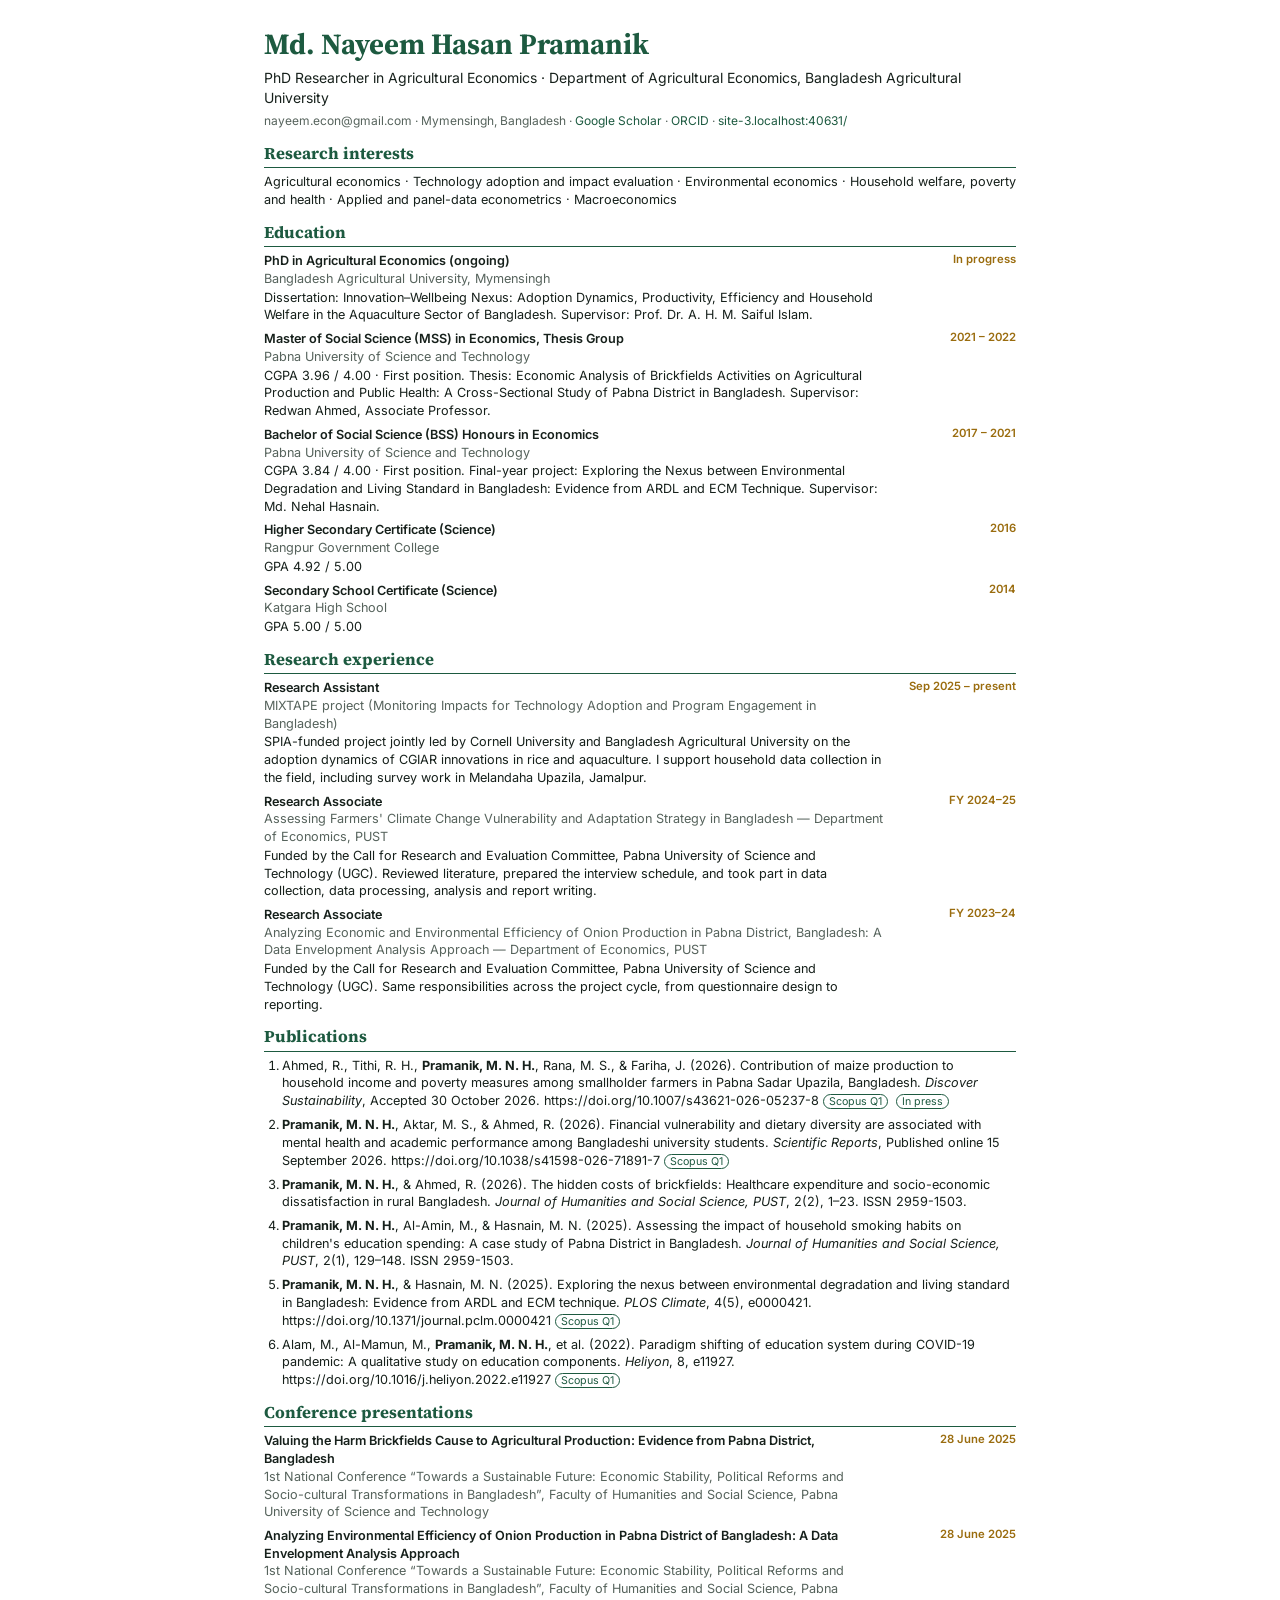
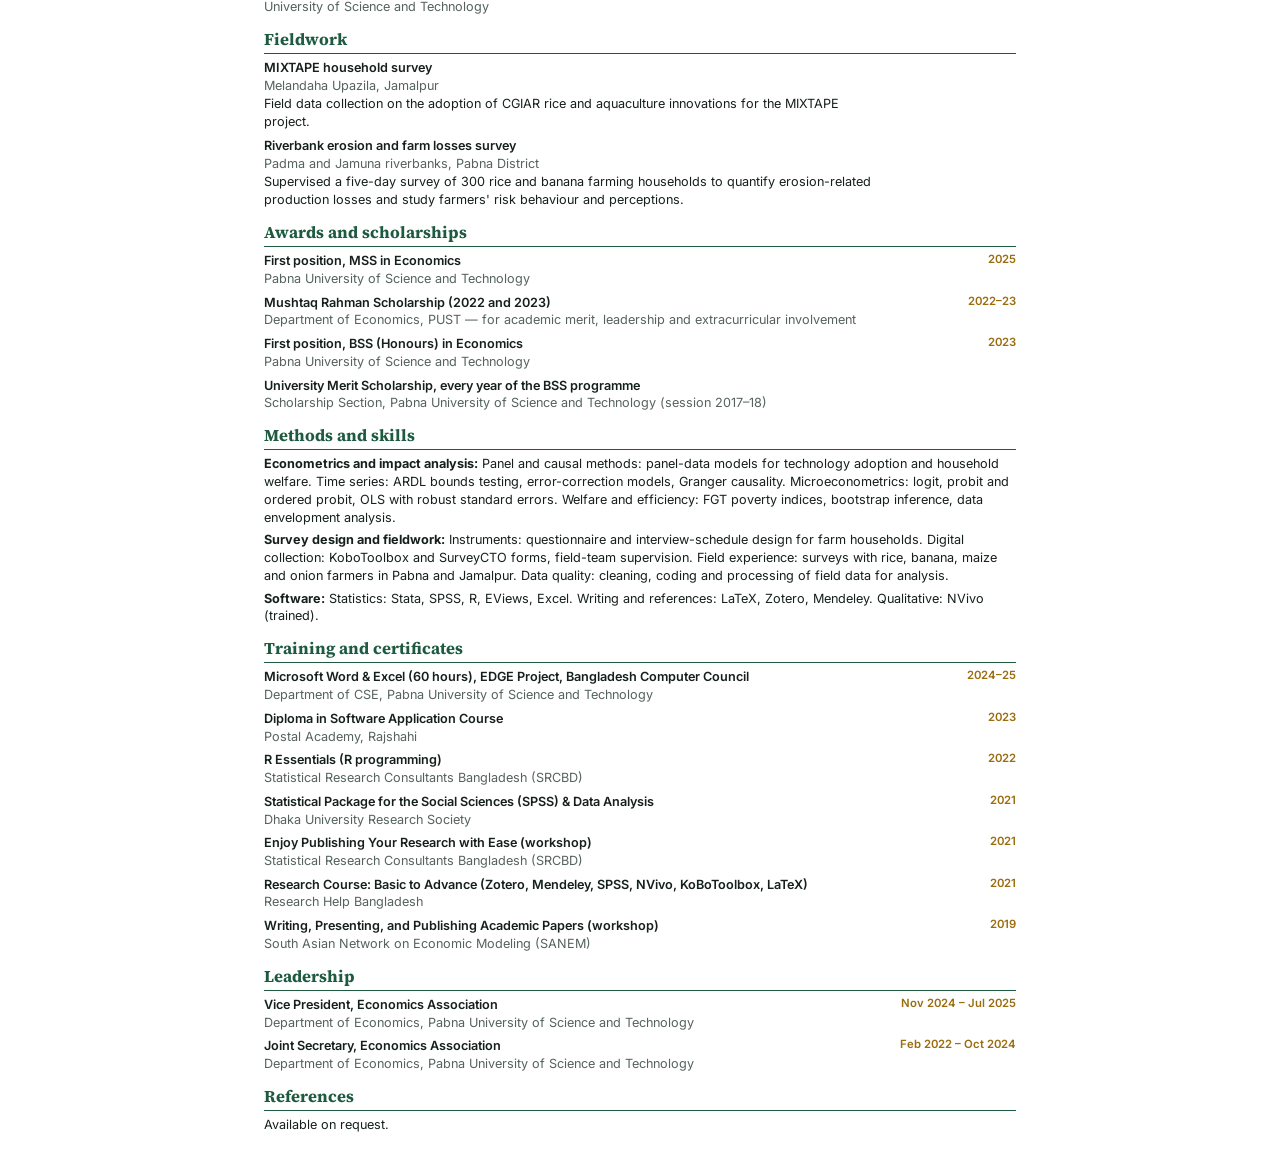
==== cv.html @ b8cd820c "Add files via upload" ====
<!DOCTYPE html>
<html lang="en">
<head>
<meta charset="utf-8">
<meta name="viewport" content="width=device-width, initial-scale=1">
<title>CV — Md. Nayeem Hasan Pramanik</title>
<link href="https://fonts.googleapis.com/css2?family=Inter:wght@400;500;600&family=Source+Serif+4:opsz,wght@8..60,600&display=swap" rel="stylesheet">
<style>
/* Printable CV built from data.js. Open in a browser and print to PDF (A4) to refresh the PDF. */
@page{size:A4;margin:13mm 14mm}
*{box-sizing:border-box}
body{margin:0 auto;max-width:800px;padding:24px;color:#16201b;font:9.5pt/1.4 Inter,Arial,sans-serif}
@media print{body{padding:0;max-width:none}}
h1{font-family:"Source Serif 4",Georgia,serif;font-size:22pt;margin:0;color:#1d5a40}
.sub{margin:3px 0 0;font-size:10.5pt}
.contact{margin:6px 0 0;color:#56635c;font-size:9pt}
.contact a{color:#1d5a40;text-decoration:none}
h2{font-family:"Source Serif 4",Georgia,serif;font-size:12.5pt;color:#1d5a40;margin:12px 0 5px;padding-bottom:2px;border-bottom:1.2px solid #1d5a40;break-after:avoid}
.row{display:grid;grid-template-columns:minmax(0,1fr) 9.5em;gap:12px;margin:0 0 6px;break-inside:avoid}
.row .w{color:#9a6c0e;font-weight:600;font-size:8.5pt;text-align:right}
.row b{font-weight:600}
.row .o{color:#56635c}
.row .d{margin-top:1px}
ol{margin:0;padding-left:18px}
ol li{margin-bottom:6px;break-inside:avoid}
.q{font-size:8pt;border:1px solid #1d5a40;color:#1d5a40;border-radius:8px;padding:0 5px;margin-left:4px;white-space:nowrap}
p.plain{margin:0 0 5px}
</style>
</head>
<body>
<header>
  <h1 id="n"></h1>
  <p class="sub" id="t"></p>
  <p class="contact" id="c"></p>
</header>
<div id="cv"></div>
<script src="data.js"></script>
<script>
{
  const S = window.SITE, P = S.profile, $ = id => document.getElementById(id);
  const map = (a, f) => (a || []).map(f).join("");
  const bold = a => a.replace("Pramanik, M. N. H.", "<b>Pramanik, M. N. H.</b>");
  $("n").textContent = P.name;
  $("t").textContent = P.title + " · " + P.affiliation;
  const site = location.protocol.startsWith("http") ? location.origin + location.pathname.replace(/cv\.html$/, "") : "";
  $("c").innerHTML = `${P.email} · ${P.location}` +
    map(S.links.filter(l => /orcid|scholar/i.test(l.label)), l => ` · <a href="${l.url}">${l.label}</a>`) +
    (site ? ` · <a href="${site}">${site.replace(/^https?:\/\//, "")}</a>` : "");
  const rows = (a, t, o, w, d) => map(a, x => `<div class="row"><div><b>${x[t]}</b>${x[o] ? `<div class="o">${x[o]}</div>` : ""}${d && x[d] ? `<div class="d">${x[d]}</div>` : ""}</div><div class="w">${x[w] || ""}</div></div>`);
  $("cv").innerHTML =
    `<h2>Research interests</h2><p class="plain">${S.interests.join(" · ")}</p>` +
    `<h2>Education</h2>` + rows(S.education.map(e => Object.assign({}, e, {details: [e.grade, e.details].filter(Boolean).join(". ")})), "degree", "institution", "period", "details") +
    `<h2>Research experience</h2>` + rows(S.experience, "role", "org", "period", "details") +
    `<h2>Publications</h2><ol>` + map(S.publications, p => `<li>${bold(p.authors)} (${p.year}). ${p.title}. <i>${p.journal}</i>${p.details ? ", " + p.details : ""}.${p.doi ? ` https://doi.org/${p.doi}` : ""}${p.badge ? `<span class="q">${p.badge}</span>` : ""}${/published/i.test(p.status) ? "" : ` <span class="q">${p.status}</span>`}</li>`) + `</ol>` +
    `<h2>Conference presentations</h2>` + rows(S.conferences, "title", "event", "date") +
    `<h2>Fieldwork</h2>` + rows(S.fieldwork, "title", "place", "", "details") +
    `<h2>Awards and scholarships</h2>` + rows(S.awards, "title", "org", "year") +
    `<h2>Methods and skills</h2>` + map(S.expertise, g => `<p class="plain"><b>${g.title}:</b> ${g.items.map(i => i.replace(/<[^>]+>/g, "")).join(" ")}</p>`) +
    `<h2>Training and certificates</h2>` + rows(S.training, "title", "org", "year") +
    `<h2>Leadership</h2>` + rows(S.leadership, "role", "org", "period") +
    `<h2>References</h2><p class="plain">Available on request.</p>`;
}
</script>
</body>
</html>
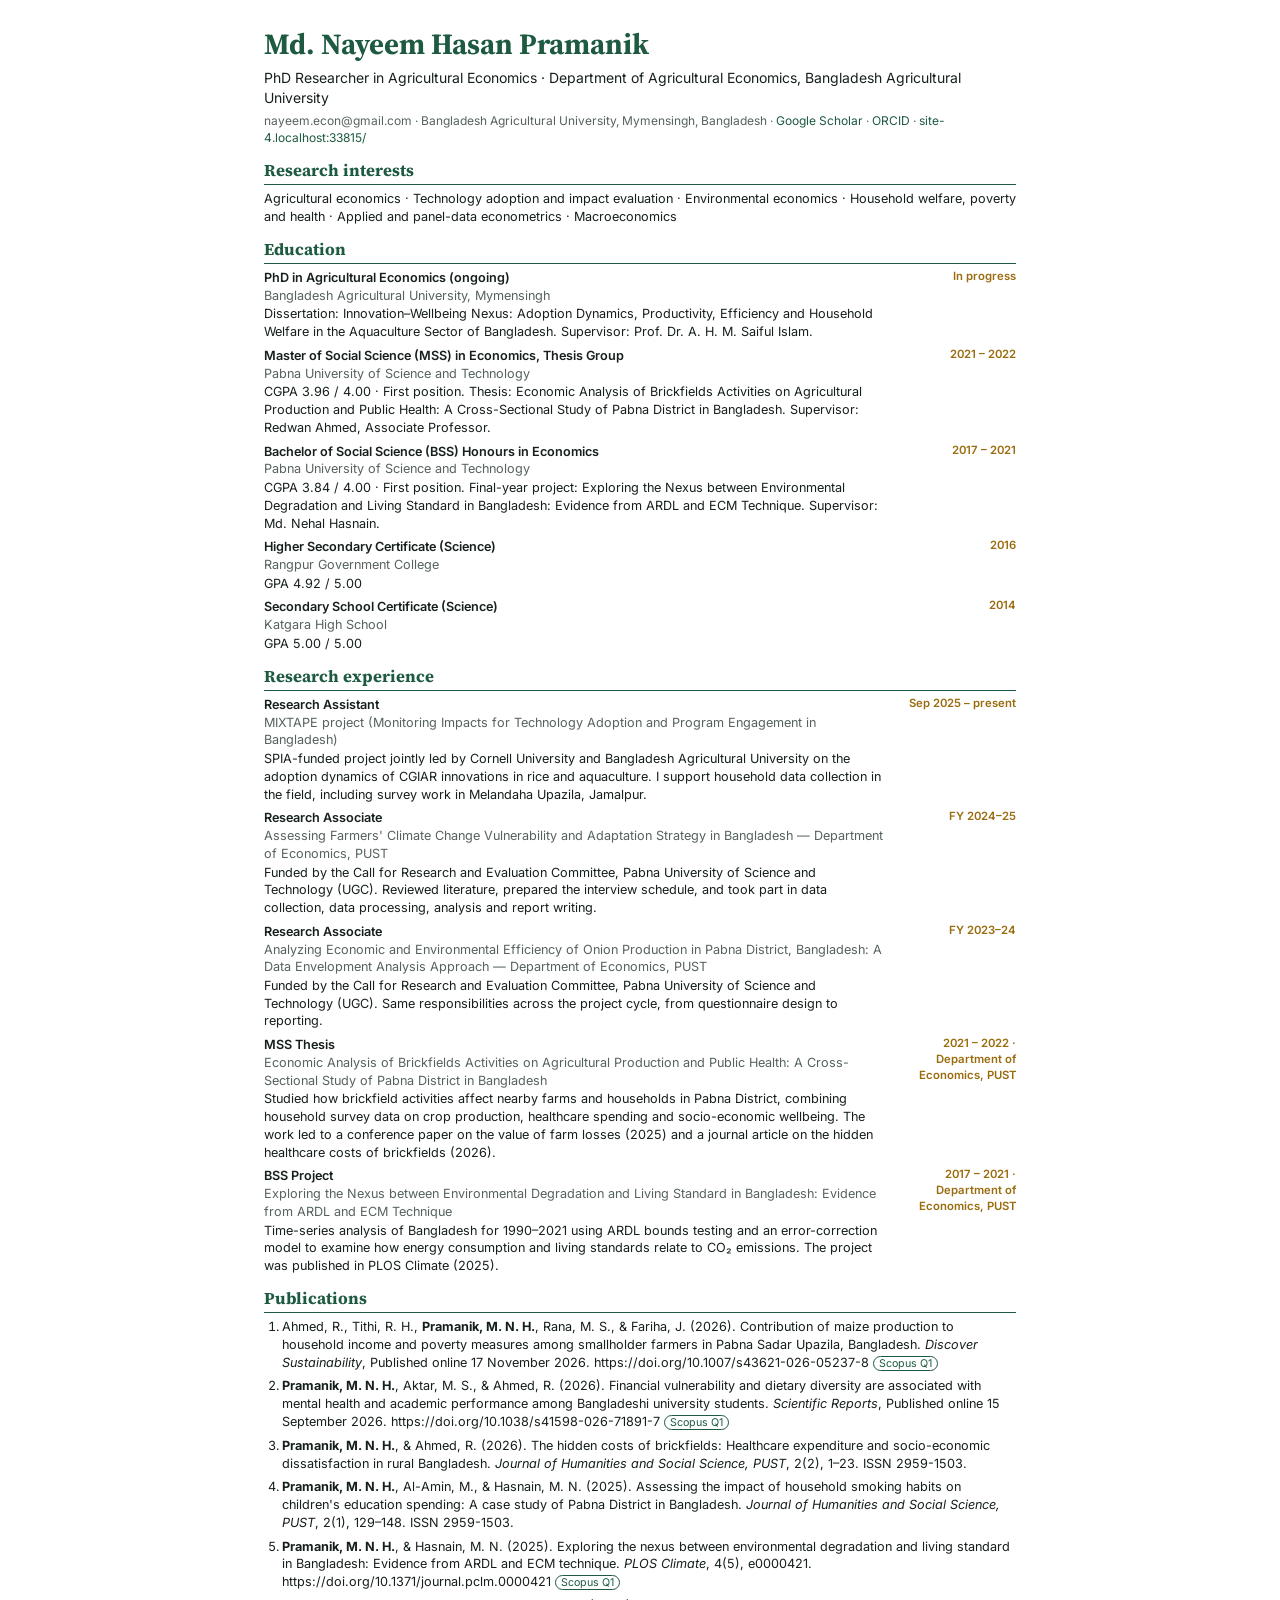
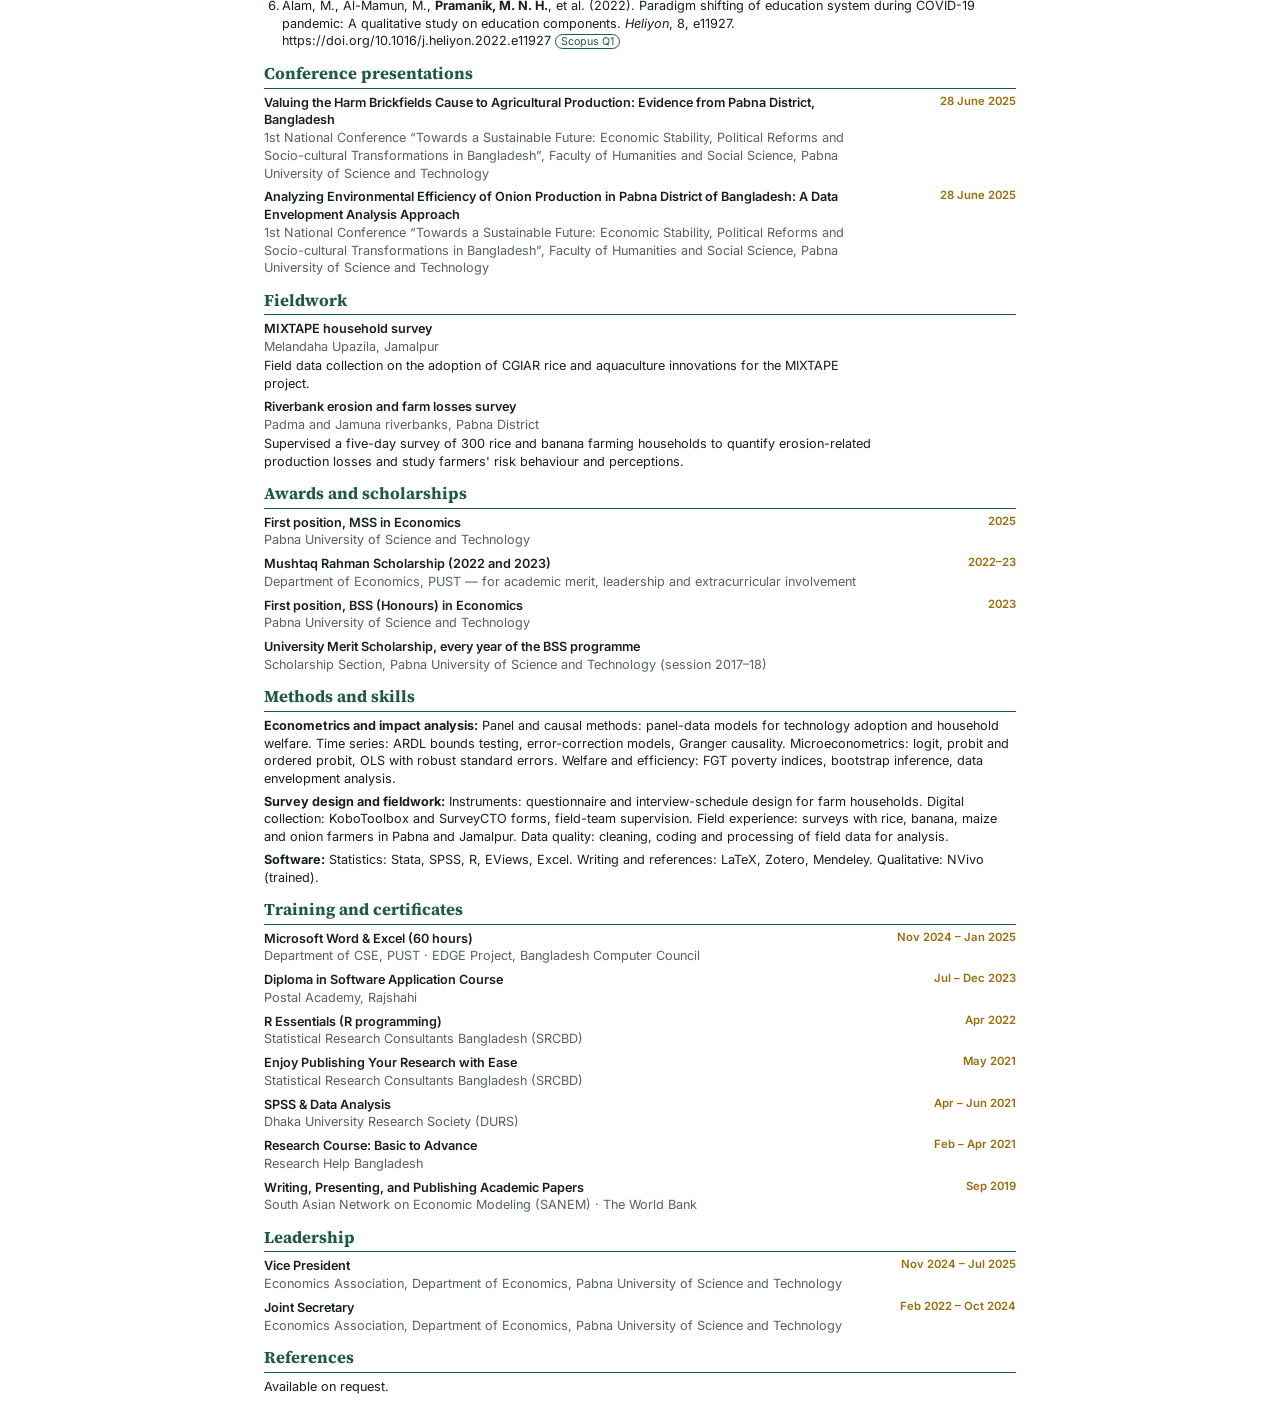
==== commit 817878b1: "Add files via upload" ====
--- a/cv.html
+++ b/cv.html
@@ -56,8 +56,8 @@
     `<h2>Fieldwork</h2>` + rows(S.fieldwork, "title", "place", "", "details") +
     `<h2>Awards and scholarships</h2>` + rows(S.awards, "title", "org", "year") +
     `<h2>Methods and skills</h2>` + map(S.expertise, g => `<p class="plain"><b>${g.title}:</b> ${g.items.map(i => i.replace(/<[^>]+>/g, "")).join(" ")}</p>`) +
-    `<h2>Training and certificates</h2>` + rows(S.training, "title", "org", "year") +
-    `<h2>Leadership</h2>` + rows(S.leadership, "role", "org", "period") +
+    `<h2>Training and certificates</h2>` + rows(S.training, "title", "org", "date") +
+    `<h2>Leadership</h2>` + rows(S.leadership.flatMap(g => g.roles.map(r => ({role: r.role, org: g.org, period: r.period}))), "role", "org", "period") +
     `<h2>References</h2><p class="plain">Available on request.</p>`;
 }
 </script>
